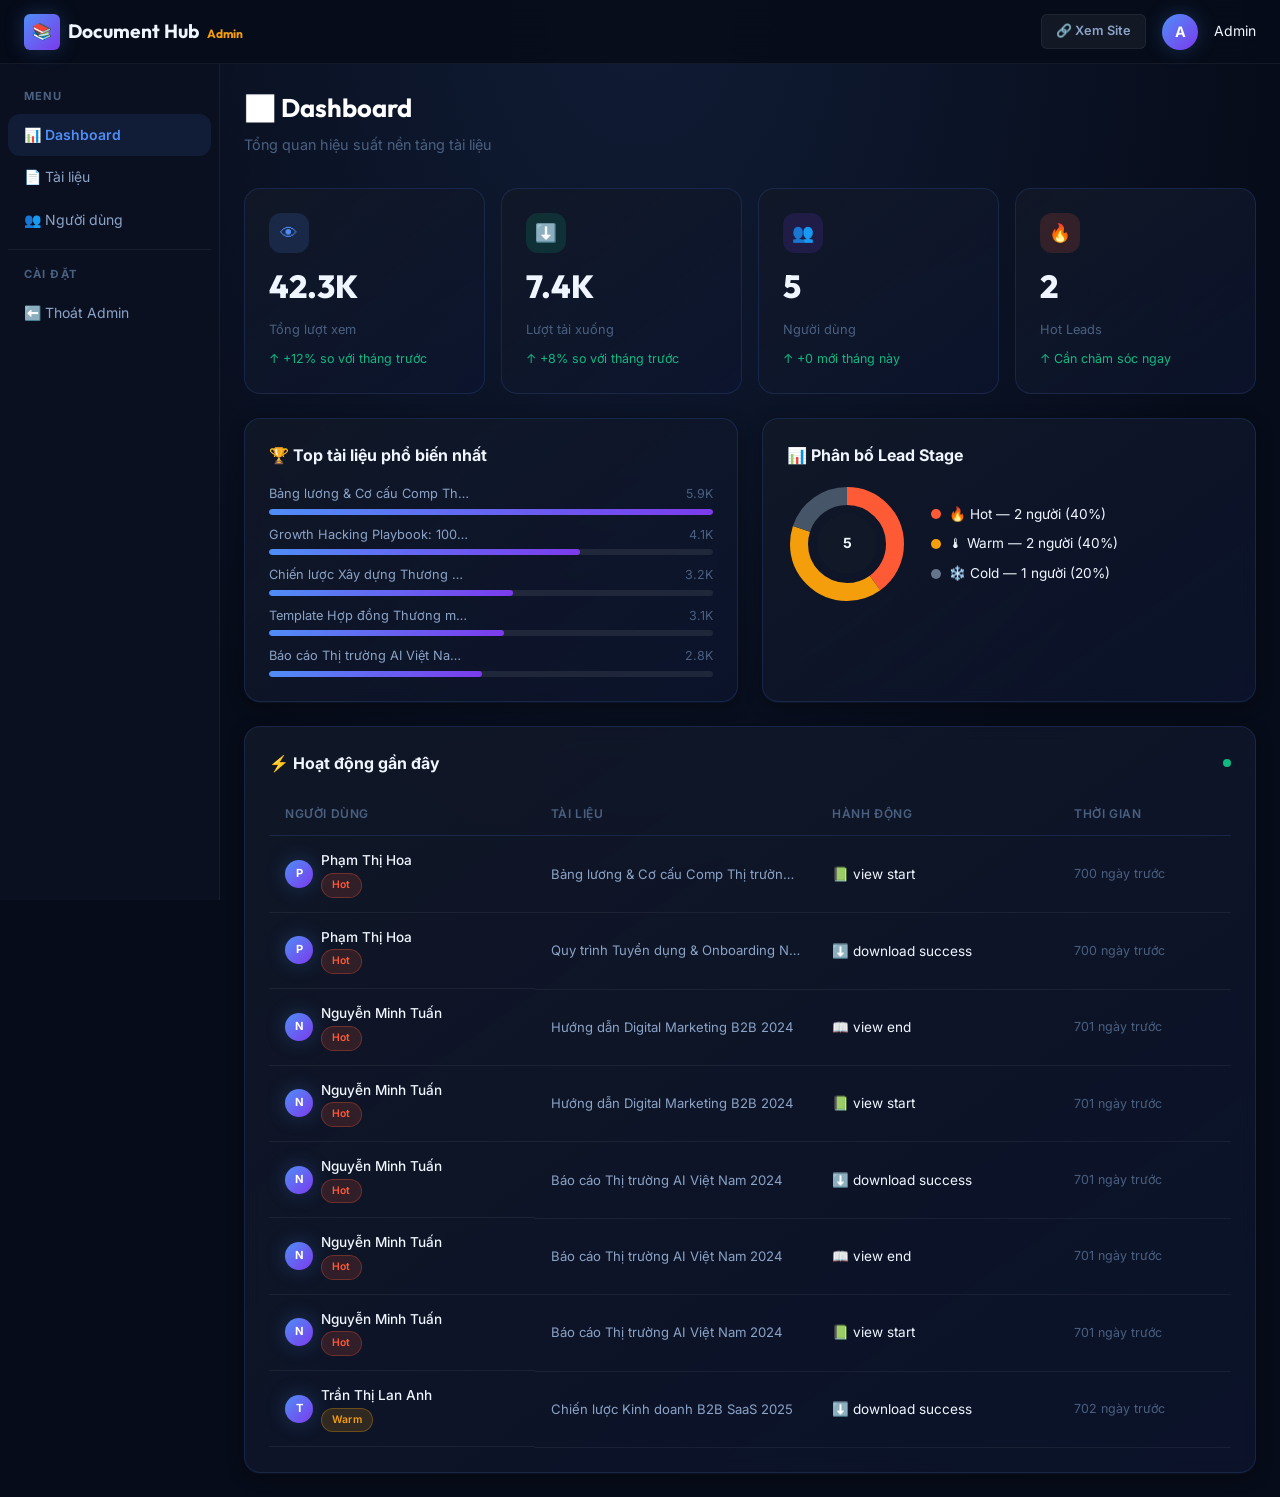
==== admin/index.html @ 8bfda025 "feat: Smart Document Hub Sprint 1 - Full frontend build - Library page with search + multi-filter si" ====
<!DOCTYPE html>
<html lang="vi">

<head>
    <meta charset="UTF-8">
    <meta name="viewport" content="width=device-width,initial-scale=1">
    <title>Document Hub — Admin Dashboard</title>
    <link rel="stylesheet" href="../css/index.css">
</head>

<body>
    <header class="header">
        <a href="../index.html" class="logo">
            <div class="logo-icon">📚</div><span>Document Hub <span
                    style="font-size:0.75rem;color:var(--color-warning);margin-left:4px">Admin</span></span>
        </a>
        <div class="header-spacer"></div>
        <div class="header-nav">
            <a href="../index.html" class="btn btn-ghost btn-sm" target="_blank">🔗 Xem Site</a>
            <div class="avatar avatar-sm" style="background:var(--grad-primary)">A</div>
            <span style="font-size:0.875rem">Admin</span>
        </div>
    </header>
    <div class="admin-layout">
        <nav class="admin-sidebar">
            <div class="admin-nav-label">Menu</div>
            <a href="index.html" class="admin-nav-item active">📊 Dashboard</a>
            <a href="documents.html" class="admin-nav-item">📄 Tài liệu</a>
            <a href="users.html" class="admin-nav-item">👥 Người dùng</a>
            <div class="admin-nav-divider"></div>
            <div class="admin-nav-label">Cài đặt</div>
            <a href="../index.html" class="admin-nav-item">⬅️ Thoát Admin</a>
        </nav>
        <main class="admin-content" id="mainContent">
            <div style="text-align:center;padding:80px">
                <div class="spinner" style="width:40px;height:40px;margin:0 auto 16px"></div>
            </div>
        </main>
    </div>
    <div id="toastContainer" class="toast-container"></div>
    <script src="../js/data.js"></script>
    <script src="../js/auth.js"></script>
    <script src="../js/tracker.js"></script>
    <script src="../js/app.js"></script>
    <script>
        document.addEventListener('DOMContentLoaded', () => { initData(); renderDashboard(); });

        function renderDashboard() {
            const docs = getAllDocuments();
            const users = getAllUsers();
            const events = JSON.parse(localStorage.getItem('dh_events') || '[]');
            const totalViews = docs.reduce((s, d) => s + d.view_count, 0);
            const totalDls = docs.reduce((s, d) => s + d.download_count, 0);
            const hotLeads = users.filter(u => u.lead_stage === 'Hot').length;
            const warmLeads = users.filter(u => u.lead_stage === 'Warm').length;
            const coldLeads = users.filter(u => u.lead_stage === 'Cold').length;
            const topDocs = [...docs].sort((a, b) => b.view_count - a.view_count).slice(0, 5);
            const maxViews = topDocs[0]?.view_count || 1;
            const recentEvts = events.filter(e => e.user_id && e.event_type !== 'doc_heartbeat').sort((a, b) => new Date(b.created_at) - new Date(a.created_at)).slice(0, 8);
            const EVENT_ICONS = { doc_view_end: '📖', doc_download_success: '⬇️', doc_preview_start: '👀', doc_detail_view: '👁', doc_view_start: '📗' };

            document.getElementById('mainContent').innerHTML = `
    <div style="margin-bottom:28px">
      <h1 class="page-title">📊 Dashboard</h1>
      <p class="page-sub">Tổng quan hiệu suất nền tảng tài liệu</p>
    </div>

    <!-- KPI -->
    <div class="kpi-grid mb-lg">
      <div class="kpi-card">
        <div class="kpi-icon" style="background:rgba(79,142,247,0.15);color:#4F8EF7">👁</div>
        <div class="kpi-value">${formatNum(totalViews)}</div>
        <div class="kpi-label">Tổng lượt xem</div>
        <div class="kpi-trend up">↑ +12% so với tháng trước</div>
      </div>
      <div class="kpi-card">
        <div class="kpi-icon" style="background:rgba(16,185,129,0.15);color:#10b981">⬇️</div>
        <div class="kpi-value">${formatNum(totalDls)}</div>
        <div class="kpi-label">Lượt tải xuống</div>
        <div class="kpi-trend up">↑ +8% so với tháng trước</div>
      </div>
      <div class="kpi-card">
        <div class="kpi-icon" style="background:rgba(124,58,237,0.15);color:#9d69ff">👥</div>
        <div class="kpi-value">${users.length}</div>
        <div class="kpi-label">Người dùng</div>
        <div class="kpi-trend up">↑ +${Math.floor(users.length * 0.15)} mới tháng này</div>
      </div>
      <div class="kpi-card">
        <div class="kpi-icon" style="background:rgba(255,90,54,0.15);color:#ff5a36">🔥</div>
        <div class="kpi-value">${hotLeads}</div>
        <div class="kpi-label">Hot Leads</div>
        <div class="kpi-trend up">↑ Cần chăm sóc ngay</div>
      </div>
    </div>

    <div style="display:grid;grid-template-columns:1fr 1fr;gap:24px;margin-bottom:24px" class="charts-grid">
      <!-- Bar Chart -->
      <div class="card">
        <div class="section-title">🏆 Top tài liệu phổ biến nhất</div>
        <div class="mini-bar-container mt-md">
          ${topDocs.map(d => `
          <div class="mini-bar-item">
            <div class="mini-bar-header">
              <span style="font-size:0.8rem;color:var(--text-secondary);flex:1;white-space:nowrap;overflow:hidden;text-overflow:ellipsis;max-width:200px" title="${d.title}">${d.title}</span>
              <span style="font-size:0.78rem;color:var(--text-muted);flex-shrink:0;margin-left:8px">${formatNum(d.view_count)}</span>
            </div>
            <div class="mini-bar-track"><div class="mini-bar-fill" style="width:${Math.round(d.view_count / maxViews * 100)}%"></div></div>
          </div>`).join('')}
        </div>
      </div>

      <!-- Donut Chart -->
      <div class="card">
        <div class="section-title">📊 Phân bố Lead Stage</div>
        <div class="donut-chart-wrapper mt-md">
          <svg width="120" height="120" viewBox="0 0 120 120">
            ${buildDonut(hotLeads, warmLeads, coldLeads)}
          </svg>
          <div class="donut-legend">
            <div class="legend-item"><div class="legend-dot" style="background:#ff5a36"></div><span>🔥 Hot — ${hotLeads} người (${pct(hotLeads, users.length)}%)</span></div>
            <div class="legend-item"><div class="legend-dot" style="background:#f59e0b"></div><span>🌡 Warm — ${warmLeads} người (${pct(warmLeads, users.length)}%)</span></div>
            <div class="legend-item"><div class="legend-dot" style="background:#64748b"></div><span>❄️ Cold — ${coldLeads} người (${pct(coldLeads, users.length)}%)</span></div>
          </div>
        </div>
      </div>
    </div>

    <!-- Recent Activity -->
    <div class="card">
      <div style="display:flex;justify-content:space-between;align-items:center;margin-bottom:16px">
        <div class="section-title" style="margin:0">⚡ Hoạt động gần đây</div>
        <div class="live-dot"></div>
      </div>
      <table class="data-table">
        <thead><tr><th>Người dùng</th><th>Tài liệu</th><th>Hành động</th><th>Thời gian</th></tr></thead>
        <tbody>
          ${recentEvts.map(e => {
                const user = getAllUsers().find(u => u.user_id === e.user_id) || { name: '—', lead_stage: 'Cold' };
                const doc = getDocument(e.doc_id) || { title: 'Unknown' };
                const icon = EVENT_ICONS[e.event_type] || '📌';
                const stageCls = { Hot: 'badge-hot', Warm: 'badge-warm', Cold: 'badge-cold' }[user.lead_stage] || 'badge-muted';
                return `<tr>
              <td style="display:flex;align-items:center;gap:8px">
                <div class="avatar avatar-xs">${user.name.charAt(0)}</div>
                <div><div style="font-size:0.85rem;font-weight:500">${user.name}</div><span class="badge ${stageCls}" style="font-size:0.65rem">${user.lead_stage}</span></div>
              </td>
              <td style="font-size:0.82rem;color:var(--text-secondary);max-width:200px;white-space:nowrap;overflow:hidden;text-overflow:ellipsis">${doc.title}</td>
              <td><span style="font-size:0.85rem">${icon} ${(e.event_type || '').replace(/doc_/, '').replace(/_/g, ' ')}</span></td>
              <td style="font-size:0.78rem;color:var(--text-muted);white-space:nowrap">${timeAgo(e.created_at)}</td>
            </tr>`;
            }).join('')}
        </tbody>
      </table>
    </div>

    <style>@media(max-width:900px){.charts-grid{grid-template-columns:1fr !important}}</style>
  `;
        }

        function pct(val, total) { return total > 0 ? Math.round(val / total * 100) : 0; }
        function buildDonut(hot, warm, cold) {
            const total = hot + warm + cold || 1; const r = 48, cx = 60, cy = 60; let off = 0;
            const segs = [[hot, '#ff5a36'], [warm, '#f59e0b'], [cold, '#475569']];
            const circumference = 2 * Math.PI * r;
            return segs.map(([val, color]) => {
                const pctVal = val / total; const dashArr = pctVal * circumference; const dashOff = -off * circumference;
                off += pctVal;
                return `<circle cx="${cx}" cy="${cy}" r="${r}" fill="transparent" stroke="${color}" stroke-width="18" stroke-dasharray="${dashArr} ${circumference - dashArr}" stroke-dashoffset="${-(off - pctVal) * circumference}" transform="rotate(-90 ${cx} ${cy})" />`;
            }).join('') + `<circle cx="${cx}" cy="${cy}" r="30" fill="var(--bg-card)" /><text x="${cx}" y="${cy}" text-anchor="middle" dominant-baseline="middle" fill="var(--text-primary)" font-size="14" font-weight="bold">${total}</text>`;
        }
    </script>
</body>

</html>
---- css/index.css ----
@import url('https://fonts.googleapis.com/css2?family=Inter:wght@300;400;500;600;700;800&family=Outfit:wght@400;500;600;700;800&display=swap');

/* ═══════════════════════════════════════
   DESIGN TOKENS
═══════════════════════════════════════ */
:root {
  /* Colors */
  --bg-primary:    #070c1a;
  --bg-secondary:  #0d1530;
  --bg-card:       #111827;
  --bg-card-hover: #162035;
  --bg-sidebar:    #0a1020;
  --bg-modal:      #0e1628;

  --border:        rgba(79, 142, 247, 0.15);
  --border-hover:  rgba(79, 142, 247, 0.4);
  --border-glass:  rgba(255,255,255,0.06);

  --color-primary:      #4F8EF7;
  --color-primary-dark: #3a71d8;
  --color-accent:       #7C3AED;
  --color-accent-light: #9d69ff;
  --color-success:      #10b981;
  --color-warning:      #f59e0b;
  --color-danger:       #ef4444;
  --color-hot:          #ff5a36;
  --color-warm:         #f59e0b;
  --color-cold:         #64748b;

  --text-primary:   #f0f6ff;
  --text-secondary: #8ba3c7;
  --text-muted:     #4a6080;

  /* Gradients */
  --grad-primary: linear-gradient(135deg, #4F8EF7 0%, #7C3AED 100%);
  --grad-card:    linear-gradient(145deg, rgba(17,24,39,0.9) 0%, rgba(13,21,48,0.7) 100%);
  --grad-glow:    radial-gradient(ellipse at top, rgba(79,142,247,0.12) 0%, transparent 70%);

  /* Spacing */
  --space-xs: 4px; --space-sm: 8px; --space-md: 16px;
  --space-lg: 24px; --space-xl: 32px; --space-2xl: 48px;

  /* Border Radius */
  --radius-sm: 6px; --radius-md: 12px; --radius-lg: 16px; --radius-xl: 24px;

  /* Shadows */
  --shadow-sm:   0 2px 8px rgba(0,0,0,0.4);
  --shadow-md:   0 4px 20px rgba(0,0,0,0.5);
  --shadow-lg:   0 8px 40px rgba(0,0,0,0.6);
  --shadow-glow: 0 0 20px rgba(79,142,247,0.25);
  --shadow-card: 0 1px 1px rgba(79,142,247,0.08), 0 4px 16px rgba(0,0,0,0.4);

  /* Transitions */
  --transition: 0.2s ease;
  --transition-slow: 0.4s ease;

  /* Sidebar width */
  --sidebar-width: 260px;
  --header-height: 64px;
}

/* ═══════════════════════════════════════
   RESET & BASE
═══════════════════════════════════════ */
*, *::before, *::after { box-sizing: border-box; margin: 0; padding: 0; }
html { scroll-behavior: smooth; }
body {
  font-family: 'Inter', sans-serif;
  background: var(--bg-primary);
  color: var(--text-primary);
  min-height: 100vh;
  line-height: 1.6;
  background-image: var(--grad-glow);
  background-attachment: fixed;
}
a { color: var(--color-primary); text-decoration: none; transition: color var(--transition); }
a:hover { color: var(--color-accent-light); }
img { max-width: 100%; display: block; }
button { cursor: pointer; font-family: 'Inter', sans-serif; }
input, textarea, select { font-family: 'Inter', sans-serif; }

/* ═══════════════════════════════════════
   SCROLLBAR
═══════════════════════════════════════ */
::-webkit-scrollbar { width: 6px; height: 6px; }
::-webkit-scrollbar-track { background: var(--bg-secondary); }
::-webkit-scrollbar-thumb { background: rgba(79,142,247,0.3); border-radius: 3px; }
::-webkit-scrollbar-thumb:hover { background: rgba(79,142,247,0.6); }

/* ═══════════════════════════════════════
   HEADER
═══════════════════════════════════════ */
.header {
  position: fixed; top: 0; left: 0; right: 0; z-index: 100;
  height: var(--header-height);
  background: rgba(7,12,26,0.92);
  backdrop-filter: blur(20px);
  border-bottom: 1px solid var(--border-glass);
  display: flex; align-items: center;
  padding: 0 var(--space-lg);
  gap: var(--space-lg);
}
.logo {
  display: flex; align-items: center; gap: var(--space-sm);
  font-family: 'Outfit', sans-serif;
  font-size: 1.2rem; font-weight: 700;
  color: var(--text-primary);
  white-space: nowrap;
}
.logo-icon {
  width: 36px; height: 36px; border-radius: var(--radius-sm);
  background: var(--grad-primary);
  display: flex; align-items: center; justify-content: center;
  font-size: 1rem;
  box-shadow: var(--shadow-glow);
}
.header-spacer { flex: 1; }
.header-nav { display: flex; align-items: center; gap: var(--space-md); }

/* ═══════════════════════════════════════
   LAYOUT
═══════════════════════════════════════ */
.app-layout {
  display: flex;
  padding-top: var(--header-height);
  min-height: 100vh;
}
.sidebar {
  width: var(--sidebar-width);
  flex-shrink: 0;
  background: var(--bg-sidebar);
  border-right: 1px solid var(--border-glass);
  padding: var(--space-lg) var(--space-md);
  position: fixed;
  top: var(--header-height);
  left: 0; bottom: 0;
  overflow-y: auto;
}
.main-content {
  flex: 1;
  margin-left: var(--sidebar-width);
  padding: var(--space-lg);
  max-width: 1400px;
}
.full-content { padding: var(--space-lg) var(--space-xl); max-width: 1400px; margin: 0 auto; }

/* ═══════════════════════════════════════
   BUTTONS
═══════════════════════════════════════ */
.btn {
  display: inline-flex; align-items: center; justify-content: center;
  gap: var(--space-sm);
  padding: 10px 20px; border-radius: var(--radius-md);
  font-size: 0.875rem; font-weight: 600;
  border: none; transition: all var(--transition);
  cursor: pointer; white-space: nowrap;
}
.btn:disabled { opacity: 0.5; cursor: not-allowed; }
.btn-primary {
  background: var(--grad-primary);
  color: #fff;
  box-shadow: 0 4px 15px rgba(79,142,247,0.3);
}
.btn-primary:hover:not(:disabled) {
  transform: translateY(-1px);
  box-shadow: 0 6px 25px rgba(79,142,247,0.45);
}
.btn-accent {
  background: linear-gradient(135deg, #7C3AED, #9d69ff);
  color: #fff;
  box-shadow: 0 4px 15px rgba(124,58,237,0.3);
}
.btn-accent:hover:not(:disabled) {
  transform: translateY(-1px);
  box-shadow: 0 6px 25px rgba(124,58,237,0.45);
}
.btn-outline {
  background: transparent;
  border: 1.5px solid var(--border-hover);
  color: var(--color-primary);
}
.btn-outline:hover:not(:disabled) {
  background: rgba(79,142,247,0.1);
  border-color: var(--color-primary);
}
.btn-ghost {
  background: rgba(255,255,255,0.05);
  color: var(--text-secondary);
  border: 1px solid var(--border-glass);
}
.btn-ghost:hover { background: rgba(255,255,255,0.1); color: var(--text-primary); }
.btn-danger { background: var(--color-danger); color: #fff; }
.btn-success { background: var(--color-success); color: #fff; }
.btn-sm { padding: 6px 14px; font-size: 0.8rem; border-radius: var(--radius-sm); }
.btn-lg { padding: 14px 28px; font-size: 1rem; border-radius: var(--radius-lg); }
.btn-icon { padding: 8px; border-radius: var(--radius-sm); }

/* ═══════════════════════════════════════
   CARDS
═══════════════════════════════════════ */
.card {
  background: var(--grad-card);
  border: 1px solid var(--border);
  border-radius: var(--radius-lg);
  padding: var(--space-lg);
  box-shadow: var(--shadow-card);
  transition: all var(--transition);
  backdrop-filter: blur(8px);
}
.card:hover { border-color: var(--border-hover); box-shadow: var(--shadow-glow), var(--shadow-md); transform: translateY(-2px); }

/* Document Card */
.doc-card {
  background: var(--grad-card);
  border: 1px solid var(--border);
  border-radius: var(--radius-lg);
  overflow: hidden;
  transition: all var(--transition);
  display: flex; flex-direction: column;
  cursor: pointer;
  box-shadow: var(--shadow-card);
}
.doc-card:hover { border-color: var(--border-hover); transform: translateY(-3px); box-shadow: var(--shadow-glow), var(--shadow-lg); }
.doc-card-thumb {
  height: 120px;
  background: linear-gradient(135deg, rgba(79,142,247,0.1), rgba(124,58,237,0.1));
  display: flex; align-items: center; justify-content: center;
  font-size: 2.5rem; position: relative;
  border-bottom: 1px solid var(--border-glass);
}
.doc-card-body { padding: var(--space-md); flex: 1; display: flex; flex-direction: column; gap: var(--space-sm); }
.doc-card-title { font-size: 0.95rem; font-weight: 600; line-height: 1.4; color: var(--text-primary); }
.doc-card-meta { display: flex; flex-wrap: wrap; gap: var(--space-xs); margin-top: auto; }
.doc-card-footer { padding: var(--space-sm) var(--space-md); border-top: 1px solid var(--border-glass); display: flex; gap: var(--space-sm); align-items: center; }
.doc-stats { display: flex; gap: var(--space-md); font-size: 0.78rem; color: var(--text-muted); }
.doc-stats span { display: flex; align-items: center; gap: 4px; }

/* ═══════════════════════════════════════
   BADGES
═══════════════════════════════════════ */
.badge {
  display: inline-flex; align-items: center; gap: 4px;
  padding: 3px 10px; border-radius: 999px;
  font-size: 0.72rem; font-weight: 600; letter-spacing: 0.02em;
  white-space: nowrap;
}
.badge-primary { background: rgba(79,142,247,0.15); color: #4F8EF7; border: 1px solid rgba(79,142,247,0.3); }
.badge-accent  { background: rgba(124,58,237,0.15); color: #9d69ff; border: 1px solid rgba(124,58,237,0.3); }
.badge-success { background: rgba(16,185,129,0.15); color: #10b981; border: 1px solid rgba(16,185,129,0.3); }
.badge-warning { background: rgba(245,158,11,0.15); color: #f59e0b; border: 1px solid rgba(245,158,11,0.3); }
.badge-danger  { background: rgba(239,68,68,0.15);  color: #ef4444; border: 1px solid rgba(239,68,68,0.3); }
.badge-muted   { background: rgba(100,116,139,0.15); color: #94a3b8; border: 1px solid rgba(100,116,139,0.2); }
.badge-hot     { background: rgba(255,90,54,0.15);  color: #ff5a36; border: 1px solid rgba(255,90,54,0.3); }
.badge-warm    { background: rgba(245,158,11,0.15); color: #f59e0b; border: 1px solid rgba(245,158,11,0.3); }
.badge-cold    { background: rgba(100,116,139,0.15); color: #94a3b8; border: 1px solid rgba(100,116,139,0.2); }

/* Access mode */
.access-download { background: rgba(16,185,129,0.15); color: #10b981; border: 1px solid rgba(16,185,129,0.3); }
.access-view     { background: rgba(79,142,247,0.15); color: #4F8EF7; border: 1px solid rgba(79,142,247,0.3); }
.access-demo     { background: rgba(245,158,11,0.15); color: #f59e0b; border: 1px solid rgba(245,158,11,0.3); }

/* ═══════════════════════════════════════
   FORM ELEMENTS
═══════════════════════════════════════ */
.form-group { display: flex; flex-direction: column; gap: var(--space-xs); }
.form-label { font-size: 0.85rem; font-weight: 500; color: var(--text-secondary); }
.form-input, .form-select, .form-textarea {
  background: rgba(255,255,255,0.04);
  border: 1.5px solid var(--border);
  border-radius: var(--radius-md);
  padding: 10px 14px;
  color: var(--text-primary);
  font-size: 0.9rem;
  transition: all var(--transition);
  width: 100%;
  outline: none;
}
.form-input:focus, .form-select:focus, .form-textarea:focus {
  border-color: var(--color-primary);
  background: rgba(79,142,247,0.06);
  box-shadow: 0 0 0 3px rgba(79,142,247,0.12);
}
.form-input::placeholder { color: var(--text-muted); }
.form-select { appearance: none; cursor: pointer; }
.form-textarea { resize: vertical; min-height: 100px; }
.form-row { display: grid; grid-template-columns: 1fr 1fr; gap: var(--space-md); }
@media (max-width: 640px) { .form-row { grid-template-columns: 1fr; } }

/* Search bar */
.search-wrapper {
  position: relative; flex: 1; max-width: 600px;
}
.search-input {
  width: 100%;
  background: rgba(255,255,255,0.05);
  border: 1.5px solid var(--border);
  border-radius: var(--radius-xl);
  padding: 12px 48px 12px 48px;
  color: var(--text-primary);
  font-size: 0.95rem;
  transition: all var(--transition);
  outline: none;
}
.search-input:focus { border-color: var(--color-primary); background: rgba(79,142,247,0.06); box-shadow: var(--shadow-glow); }
.search-icon { position: absolute; left: 16px; top: 50%; transform: translateY(-50%); color: var(--text-muted); font-size: 1rem; pointer-events: none; }
.search-clear { position: absolute; right: 16px; top: 50%; transform: translateY(-50%); color: var(--text-muted); cursor: pointer; display: none; }
.search-clear.visible { display: block; }

/* Toggle / Checkbox */
.toggle { position: relative; width: 44px; height: 24px; cursor: pointer; }
.toggle input { opacity: 0; width: 0; height: 0; }
.toggle-slider {
  position: absolute; inset: 0;
  background: rgba(255,255,255,0.1);
  border-radius: 12px; transition: all var(--transition);
}
.toggle-slider::before {
  content: ''; position: absolute;
  width: 18px; height: 18px;
  left: 3px; top: 3px;
  background: var(--text-secondary);
  border-radius: 50%; transition: all var(--transition);
}
.toggle input:checked + .toggle-slider { background: var(--grad-primary); }
.toggle input:checked + .toggle-slider::before { transform: translateX(20px); background: #fff; }

/* ═══════════════════════════════════════
   SIDEBAR FILTER
═══════════════════════════════════════ */
.filter-section { margin-bottom: var(--space-lg); }
.filter-title {
  font-size: 0.78rem; font-weight: 700; letter-spacing: 0.08em;
  text-transform: uppercase; color: var(--text-muted);
  margin-bottom: var(--space-sm);
  display: flex; align-items: center; justify-content: space-between;
  cursor: pointer; padding: var(--space-xs) 0;
}
.filter-title::after { content: '▾'; transition: transform var(--transition); }
.filter-title.collapsed::after { transform: rotate(-90deg); }
.filter-options { display: flex; flex-direction: column; gap: 4px; }
.filter-option {
  display: flex; align-items: center; gap: var(--space-sm);
  padding: 6px 10px; border-radius: var(--radius-sm);
  cursor: pointer; font-size: 0.875rem; color: var(--text-secondary);
  transition: all var(--transition);
}
.filter-option:hover, .filter-option.active {
  background: rgba(79,142,247,0.1);
  color: var(--color-primary);
}
.filter-option input[type="checkbox"] { accent-color: var(--color-primary); width: 14px; height: 14px; }
.filter-count { margin-left: auto; font-size: 0.72rem; color: var(--text-muted); background: rgba(255,255,255,0.06); padding: 1px 6px; border-radius: 99px; }

/* ═══════════════════════════════════════
   DOCUMENT GRID
═══════════════════════════════════════ */
.doc-grid {
  display: grid;
  grid-template-columns: repeat(auto-fill, minmax(280px, 1fr));
  gap: var(--space-lg);
}
.doc-grid-header {
  display: flex; align-items: center; justify-content: space-between;
  margin-bottom: var(--space-md);
}
.doc-count { font-size: 0.875rem; color: var(--text-muted); }

/* ═══════════════════════════════════════
   MODAL
═══════════════════════════════════════ */
.modal-overlay {
  position: fixed; inset: 0; z-index: 1000;
  background: rgba(0,0,0,0.7);
  backdrop-filter: blur(8px);
  display: flex; align-items: center; justify-content: center;
  padding: var(--space-md);
  opacity: 0; pointer-events: none;
  transition: opacity var(--transition-slow);
}
.modal-overlay.active { opacity: 1; pointer-events: all; }
.modal {
  background: var(--bg-modal);
  border: 1px solid var(--border);
  border-radius: var(--radius-xl);
  padding: var(--space-xl);
  width: 100%; max-width: 480px;
  box-shadow: var(--shadow-lg);
  transform: scale(0.95) translateY(20px);
  transition: transform var(--transition-slow);
  position: relative;
}
.modal-overlay.active .modal { transform: scale(1) translateY(0); }
.modal-close {
  position: absolute; top: var(--space-md); right: var(--space-md);
  width: 32px; height: 32px; border-radius: 50%;
  background: rgba(255,255,255,0.08); border: none;
  color: var(--text-secondary); font-size: 1rem; cursor: pointer;
  display: flex; align-items: center; justify-content: center;
  transition: all var(--transition);
}
.modal-close:hover { background: rgba(239,68,68,0.2); color: var(--color-danger); }
.modal-title { font-size: 1.25rem; font-weight: 700; font-family: 'Outfit', sans-serif; margin-bottom: var(--space-sm); }
.modal-sub { font-size: 0.875rem; color: var(--text-secondary); margin-bottom: var(--space-lg); }

/* OTP Input */
.otp-input-group { display: flex; gap: var(--space-sm); justify-content: center; margin: var(--space-lg) 0; }
.otp-input {
  width: 52px; height: 58px; text-align: center;
  font-size: 1.5rem; font-weight: 700;
  background: rgba(255,255,255,0.05);
  border: 2px solid var(--border);
  border-radius: var(--radius-md);
  color: var(--text-primary);
  outline: none; transition: all var(--transition);
}
.otp-input:focus { border-color: var(--color-primary); box-shadow: 0 0 0 3px rgba(79,142,247,0.2); }
.otp-input.filled { border-color: var(--color-primary); background: rgba(79,142,247,0.08); }

/* ═══════════════════════════════════════
   TOAST NOTIFICATIONS
═══════════════════════════════════════ */
.toast-container { position: fixed; bottom: 24px; right: 24px; z-index: 9999; display: flex; flex-direction: column; gap: var(--space-sm); }
.toast {
  background: var(--bg-card);
  border: 1px solid var(--border);
  border-radius: var(--radius-md);
  padding: 14px 18px 14px 16px;
  display: flex; align-items: flex-start; gap: var(--space-sm);
  min-width: 280px; max-width: 380px;
  box-shadow: var(--shadow-lg);
  animation: slideIn 0.3s ease forwards;
}
.toast.success { border-left: 3px solid var(--color-success); }
.toast.error   { border-left: 3px solid var(--color-danger); }
.toast.info    { border-left: 3px solid var(--color-primary); }
.toast.warning { border-left: 3px solid var(--color-warning); }
.toast-icon { font-size: 1rem; flex-shrink: 0; }
.toast-title { font-size: 0.875rem; font-weight: 600; }
.toast-msg { font-size: 0.8rem; color: var(--text-secondary); margin-top: 2px; }
@keyframes slideIn { from { opacity: 0; transform: translateX(20px); } to { opacity: 1; transform: translateX(0); } }
@keyframes slideOut { from { opacity: 1; transform: translateX(0); } to { opacity: 0; transform: translateX(20px); } }

/* ═══════════════════════════════════════
   VIEWER
═══════════════════════════════════════ */
.viewer-wrapper {
  background: var(--bg-secondary);
  border-radius: var(--radius-lg);
  overflow: hidden;
  border: 1px solid var(--border);
}
.viewer-toolbar {
  background: var(--bg-card);
  border-bottom: 1px solid var(--border-glass);
  padding: 10px var(--space-md);
  display: flex; align-items: center; gap: var(--space-sm);
}
.doc-pages { display: flex; flex-direction: column; gap: var(--space-md); padding: var(--space-lg); }
.doc-page {
  background: #fff; color: #111;
  border-radius: var(--radius-sm);
  padding: var(--space-2xl);
  min-height: 400px;
  box-shadow: var(--shadow-md);
  position: relative;
  line-height: 1.8;
}
.doc-page.blurred { filter: blur(8px); pointer-events: none; user-select: none; }
.paywall-overlay {
  position: absolute; inset: 0;
  background: linear-gradient(to bottom, transparent 0%, rgba(7,12,26,0.95) 60%, var(--bg-primary) 100%);
  display: flex; align-items: flex-end; justify-content: center;
  padding-bottom: var(--space-2xl);
}
.paywall-card {
  background: var(--bg-card); border: 1px solid var(--border);
  border-radius: var(--radius-xl); padding: var(--space-xl) var(--space-2xl);
  text-align: center; max-width: 420px;
  box-shadow: var(--shadow-lg);
}

/* ═══════════════════════════════════════
   ADMIN LAYOUT
═══════════════════════════════════════ */
.admin-layout { display: flex; min-height: 100vh; padding-top: var(--header-height); }
.admin-sidebar {
  width: 220px; flex-shrink: 0;
  background: var(--bg-sidebar);
  border-right: 1px solid var(--border-glass);
  padding: var(--space-md) var(--space-sm);
  position: fixed; top: var(--header-height); left: 0; bottom: 0;
  overflow-y: auto;
}
.admin-content { margin-left: 220px; flex: 1; padding: var(--space-lg); }
.admin-nav { display: flex; flex-direction: column; gap: 4px; }
.admin-nav-item {
  display: flex; align-items: center; gap: var(--space-sm);
  padding: 10px var(--space-md); border-radius: var(--radius-md);
  font-size: 0.875rem; color: var(--text-secondary);
  cursor: pointer; transition: all var(--transition);
  text-decoration: none;
}
.admin-nav-item:hover, .admin-nav-item.active {
  background: rgba(79,142,247,0.1); color: var(--color-primary);
}
.admin-nav-item.active { font-weight: 600; }
.admin-nav-divider { height: 1px; background: var(--border-glass); margin: var(--space-sm) 0; }
.admin-nav-label { font-size: 0.7rem; font-weight: 700; letter-spacing: 0.1em; text-transform: uppercase; color: var(--text-muted); padding: var(--space-sm) var(--space-md); }

/* KPI Cards */
.kpi-grid { display: grid; grid-template-columns: repeat(auto-fill, minmax(200px, 1fr)); gap: var(--space-md); }
.kpi-card {
  background: var(--grad-card); border: 1px solid var(--border);
  border-radius: var(--radius-lg); padding: var(--space-lg);
  display: flex; flex-direction: column; gap: var(--space-sm);
  transition: all var(--transition);
}
.kpi-card:hover { transform: translateY(-2px); box-shadow: var(--shadow-glow); }
.kpi-icon { width: 40px; height: 40px; border-radius: var(--radius-md); display: flex; align-items: center; justify-content: center; font-size: 1.1rem; }
.kpi-value { font-size: 2rem; font-weight: 800; font-family: 'Outfit', sans-serif; }
.kpi-label { font-size: 0.8rem; color: var(--text-muted); }
.kpi-trend { font-size: 0.78rem; display: flex; align-items: center; gap: 4px; }
.kpi-trend.up { color: var(--color-success); }
.kpi-trend.down { color: var(--color-danger); }

/* Table */
.data-table { width: 100%; border-collapse: collapse; }
.data-table th {
  text-align: left; padding: 12px var(--space-md);
  font-size: 0.75rem; font-weight: 600; letter-spacing: 0.05em;
  text-transform: uppercase; color: var(--text-muted);
  border-bottom: 1px solid var(--border);
}
.data-table td {
  padding: 14px var(--space-md); font-size: 0.875rem;
  border-bottom: 1px solid var(--border-glass);
  vertical-align: middle;
}
.data-table tr:hover td { background: rgba(79,142,247,0.04); }
.data-table .actions { display: flex; gap: var(--space-xs); }

/* ═══════════════════════════════════════
   STATS MINI BAR
═══════════════════════════════════════ */
.mini-bar-container { display: flex; flex-direction: column; gap: 10px; }
.mini-bar-item { display: flex; flex-direction: column; gap: 4px; }
.mini-bar-header { display: flex; justify-content: space-between; font-size: 0.8rem; }
.mini-bar-track { height: 6px; background: rgba(255,255,255,0.08); border-radius: 3px; overflow: hidden; }
.mini-bar-fill { height: 100%; border-radius: 3px; background: var(--grad-primary); transition: width 1s ease; }

/* Donut Chart CSS */
.donut-chart-wrapper { display: flex; align-items: center; gap: var(--space-lg); flex-wrap: wrap; }
.donut-legend { display: flex; flex-direction: column; gap: var(--space-sm); }
.legend-item { display: flex; align-items: center; gap: var(--space-sm); font-size: 0.85rem; }
.legend-dot { width: 10px; height: 10px; border-radius: 50%; flex-shrink: 0; }

/* ═══════════════════════════════════════
   PROFILE & ACTIVITY
═══════════════════════════════════════ */
.profile-header {
  display: flex; align-items: center; gap: var(--space-lg);
  padding: var(--space-xl); background: var(--grad-card);
  border: 1px solid var(--border); border-radius: var(--radius-xl);
  margin-bottom: var(--space-lg);
}
.avatar {
  width: 72px; height: 72px; border-radius: 50%;
  background: var(--grad-primary);
  display: flex; align-items: center; justify-content: center;
  font-size: 1.8rem; font-weight: 700; color: #fff;
  flex-shrink: 0; box-shadow: var(--shadow-glow);
}
.avatar-sm { width: 36px; height: 36px; font-size: 0.9rem; }
.avatar-xs { width: 28px; height: 28px; font-size: 0.7rem; }
.score-bar { height: 8px; background: rgba(255,255,255,0.1); border-radius: 4px; overflow: hidden; margin-top: 6px; }
.score-fill { height: 100%; border-radius: 4px; background: var(--grad-primary); transition: width 1s ease; }

.timeline { display: flex; flex-direction: column; gap: 0; }
.timeline-item {
  display: flex; gap: var(--space-md);
  padding: var(--space-md) 0;
  border-bottom: 1px solid var(--border-glass);
  position: relative;
}
.timeline-item:last-child { border-bottom: none; }
.timeline-icon {
  width: 36px; height: 36px; border-radius: 50%; flex-shrink: 0;
  display: flex; align-items: center; justify-content: center;
  font-size: 0.9rem;
}
.timeline-body { flex: 1; }
.timeline-time { font-size: 0.75rem; color: var(--text-muted); }

/* ═══════════════════════════════════════
   BREADCRUMB
═══════════════════════════════════════ */
.breadcrumb { display: flex; align-items: center; gap: var(--space-sm); font-size: 0.85rem; color: var(--text-muted); margin-bottom: var(--space-lg); flex-wrap: wrap; }
.breadcrumb a { color: var(--text-muted); transition: color var(--transition); }
.breadcrumb a:hover { color: var(--color-primary); }
.breadcrumb-sep { color: var(--text-muted); opacity: 0.4; }
.breadcrumb .current { color: var(--text-secondary); }

/* ═══════════════════════════════════════
   EMPTY STATE
═══════════════════════════════════════ */
.empty-state {
  text-align: center; padding: var(--space-2xl) var(--space-lg);
  color: var(--text-muted);
}
.empty-state .empty-icon { font-size: 3rem; margin-bottom: var(--space-md); }
.empty-state h3 { font-size: 1.1rem; color: var(--text-secondary); margin-bottom: var(--space-sm); }

/* ═══════════════════════════════════════
   LOADING SPINNER
═══════════════════════════════════════ */
.spinner {
  width: 20px; height: 20px;
  border: 2px solid rgba(79,142,247,0.2);
  border-top-color: var(--color-primary);
  border-radius: 50%;
  animation: spin 0.7s linear infinite;
  display: inline-block;
}
@keyframes spin { to { transform: rotate(360deg); } }

/* ═══════════════════════════════════════
   PAGE TITLES
═══════════════════════════════════════ */
.page-title {
  font-family: 'Outfit', sans-serif;
  font-size: 1.6rem; font-weight: 700;
  margin-bottom: var(--space-xs);
  background: linear-gradient(135deg, #fff 30%, var(--color-primary));
  -webkit-background-clip: text; -webkit-text-fill-color: transparent;
}
.page-sub { font-size: 0.9rem; color: var(--text-muted); margin-bottom: var(--space-xl); }
.section-title { font-size: 1rem; font-weight: 700; color: var(--text-primary); margin-bottom: var(--space-md); }

/* ═══════════════════════════════════════
   TABS
═══════════════════════════════════════ */
.tabs { display: flex; gap: 0; border-bottom: 1px solid var(--border-glass); margin-bottom: var(--space-lg); }
.tab-item {
  padding: 10px var(--space-lg); cursor: pointer;
  font-size: 0.875rem; font-weight: 500;
  color: var(--text-muted); border-bottom: 2px solid transparent;
  transition: all var(--transition); white-space: nowrap;
}
.tab-item:hover { color: var(--text-secondary); }
.tab-item.active { color: var(--color-primary); border-bottom-color: var(--color-primary); }

/* ═══════════════════════════════════════
   ANIMATIONS
═══════════════════════════════════════ */
@keyframes fadeIn { from { opacity: 0; transform: translateY(12px); } to { opacity: 1; transform: translateY(0); } }
@keyframes pulse { 0%,100% { opacity: 1; } 50% { opacity: 0.5; } }
.animate-in { animation: fadeIn 0.4s ease forwards; }
.pulse { animation: pulse 2s ease-in-out infinite; }

/* Live dot */
.live-dot {
  width: 8px; height: 8px; border-radius: 50%;
  background: var(--color-success);
  animation: pulse 2s ease-in-out infinite;
  display: inline-block;
}

/* ═══════════════════════════════════════
   UTILITIES
═══════════════════════════════════════ */
.flex         { display: flex; }
.flex-col     { display: flex; flex-direction: column; }
.items-center { align-items: center; }
.justify-between { justify-content: space-between; }
.gap-sm { gap: var(--space-sm); }
.gap-md { gap: var(--space-md); }
.gap-lg { gap: var(--space-lg); }
.mb-sm { margin-bottom: var(--space-sm); }
.mb-md { margin-bottom: var(--space-md); }
.mb-lg { margin-bottom: var(--space-lg); }
.mb-xl { margin-bottom: var(--space-xl); }
.mt-md { margin-top: var(--space-md); }
.mt-lg { margin-top: var(--space-lg); }
.text-muted   { color: var(--text-muted); }
.text-sm      { font-size: 0.85rem; }
.text-xs      { font-size: 0.78rem; }
.text-center  { text-align: center; }
.font-bold    { font-weight: 700; }
.w-full       { width: 100%; }
.hidden       { display: none !important; }
.divider      { height: 1px; background: var(--border-glass); margin: var(--space-md) 0; }

/* ═══════════════════════════════════════
   RESPONSIVE
═══════════════════════════════════════ */
@media (max-width: 1024px) {
  .sidebar { display: none; }
  .main-content { margin-left: 0; }
}
@media (max-width: 768px) {
  .header { padding: 0 var(--space-md); }
  .admin-sidebar { display: none; }
  .admin-content { margin-left: 0; }
  .kpi-grid { grid-template-columns: repeat(2, 1fr); }
  .doc-grid { grid-template-columns: 1fr; }
  .form-row { grid-template-columns: 1fr; }
  .profile-header { flex-direction: column; text-align: center; }
}
@media (max-width: 480px) {
  .kpi-grid { grid-template-columns: 1fr; }
  .otp-input { width: 42px; height: 48px; font-size: 1.2rem; }
}
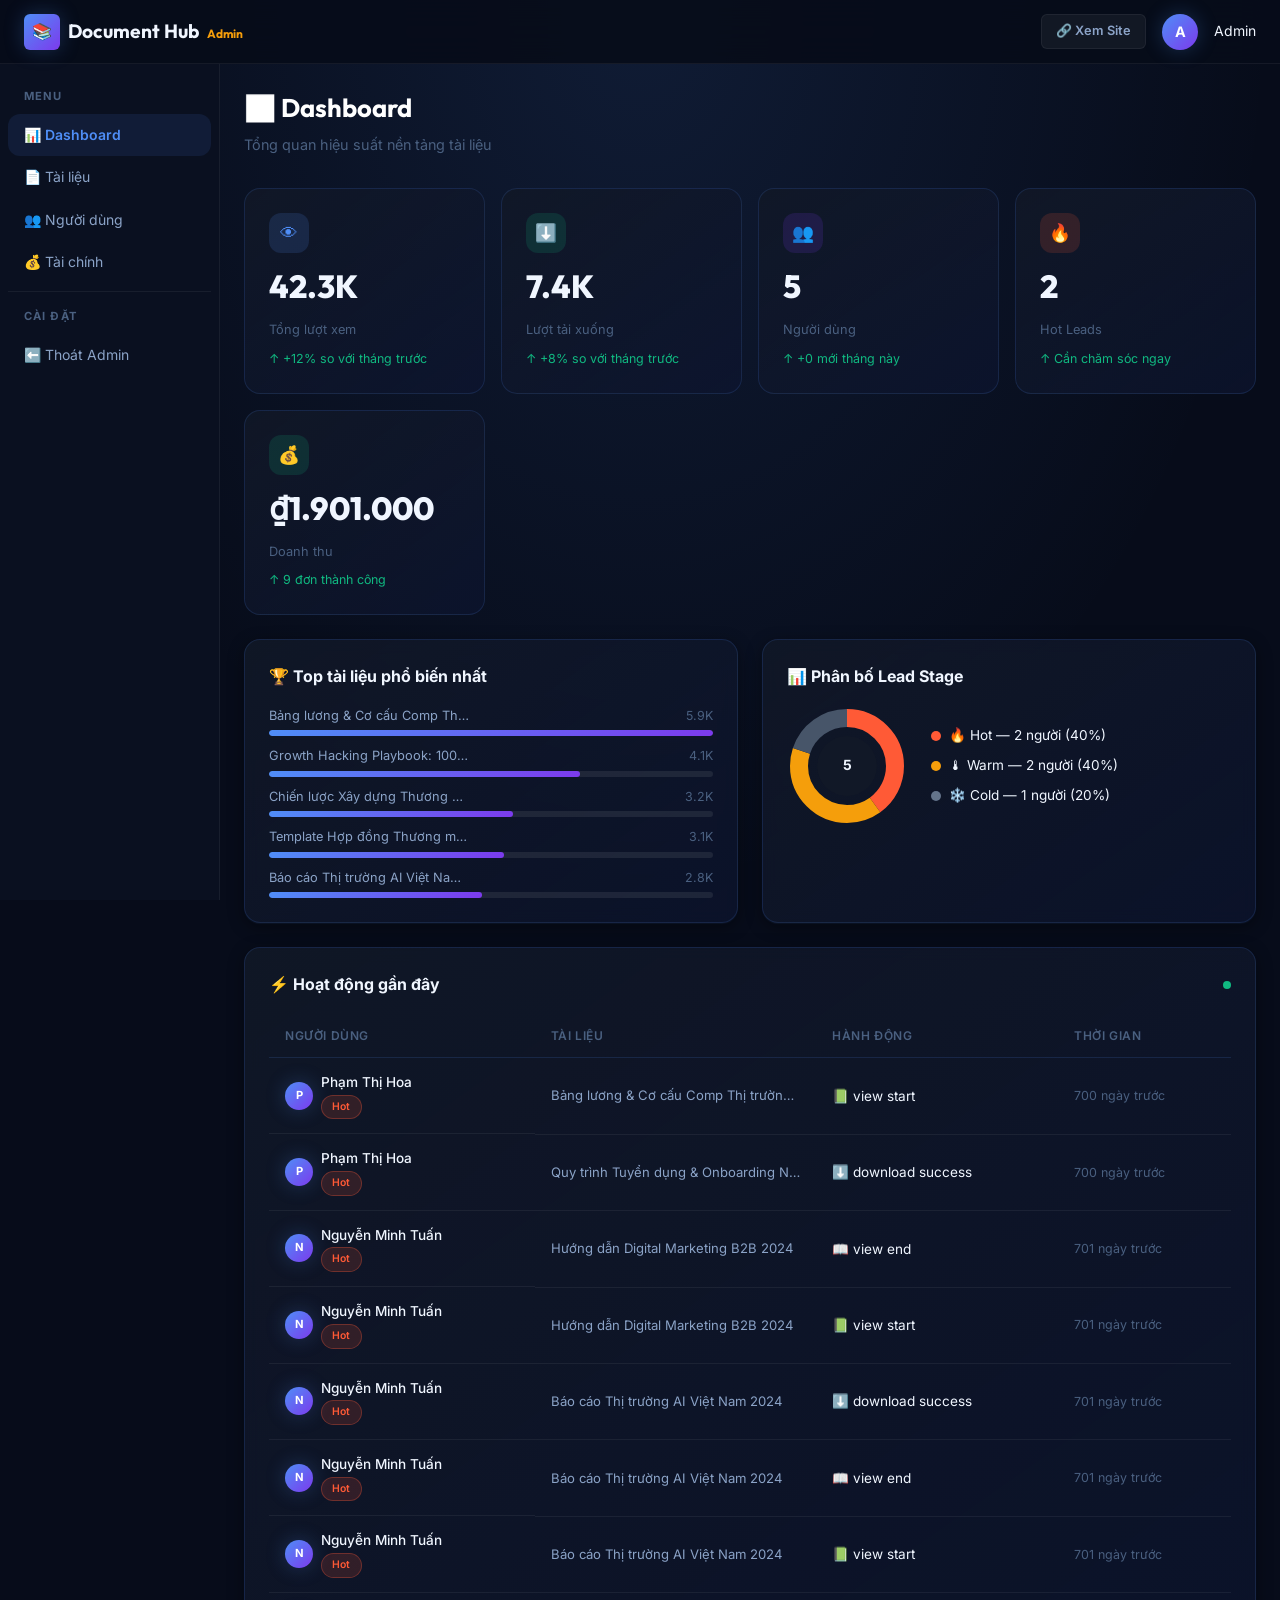
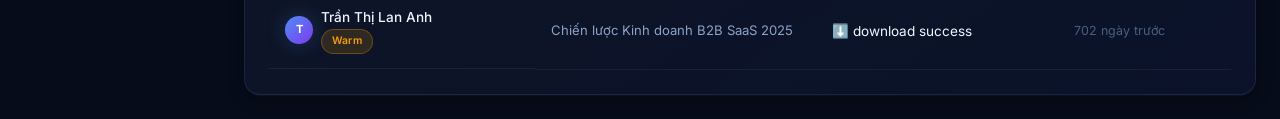
==== commit 6550f542: "feat: add pricing, payment & finance - price on docs, buy modal, admin finance page, spending in use" ====
--- a/admin/index.html
+++ b/admin/index.html
@@ -2,64 +2,67 @@
 <html lang="vi">
 
 <head>
-    <meta charset="UTF-8">
-    <meta name="viewport" content="width=device-width,initial-scale=1">
-    <title>Document Hub — Admin Dashboard</title>
-    <link rel="stylesheet" href="../css/index.css">
+  <meta charset="UTF-8">
+  <meta name="viewport" content="width=device-width,initial-scale=1">
+  <title>Document Hub — Admin Dashboard</title>
+  <link rel="stylesheet" href="../css/index.css">
 </head>
 
 <body>
-    <header class="header">
-        <a href="../index.html" class="logo">
-            <div class="logo-icon">📚</div><span>Document Hub <span
-                    style="font-size:0.75rem;color:var(--color-warning);margin-left:4px">Admin</span></span>
-        </a>
-        <div class="header-spacer"></div>
-        <div class="header-nav">
-            <a href="../index.html" class="btn btn-ghost btn-sm" target="_blank">🔗 Xem Site</a>
-            <div class="avatar avatar-sm" style="background:var(--grad-primary)">A</div>
-            <span style="font-size:0.875rem">Admin</span>
-        </div>
-    </header>
-    <div class="admin-layout">
-        <nav class="admin-sidebar">
-            <div class="admin-nav-label">Menu</div>
-            <a href="index.html" class="admin-nav-item active">📊 Dashboard</a>
-            <a href="documents.html" class="admin-nav-item">📄 Tài liệu</a>
-            <a href="users.html" class="admin-nav-item">👥 Người dùng</a>
-            <div class="admin-nav-divider"></div>
-            <div class="admin-nav-label">Cài đặt</div>
-            <a href="../index.html" class="admin-nav-item">⬅️ Thoát Admin</a>
-        </nav>
-        <main class="admin-content" id="mainContent">
-            <div style="text-align:center;padding:80px">
-                <div class="spinner" style="width:40px;height:40px;margin:0 auto 16px"></div>
-            </div>
-        </main>
+  <header class="header">
+    <a href="../index.html" class="logo">
+      <div class="logo-icon">📚</div><span>Document Hub <span
+          style="font-size:0.75rem;color:var(--color-warning);margin-left:4px">Admin</span></span>
+    </a>
+    <div class="header-spacer"></div>
+    <div class="header-nav">
+      <a href="../index.html" class="btn btn-ghost btn-sm" target="_blank">🔗 Xem Site</a>
+      <div class="avatar avatar-sm" style="background:var(--grad-primary)">A</div>
+      <span style="font-size:0.875rem">Admin</span>
     </div>
-    <div id="toastContainer" class="toast-container"></div>
-    <script src="../js/data.js"></script>
-    <script src="../js/auth.js"></script>
-    <script src="../js/tracker.js"></script>
-    <script src="../js/app.js"></script>
-    <script>
-        document.addEventListener('DOMContentLoaded', () => { initData(); renderDashboard(); });
+  </header>
+  <div class="admin-layout">
+    <nav class="admin-sidebar">
+      <div class="admin-nav-label">Menu</div>
+      <a href="index.html" class="admin-nav-item active">📊 Dashboard</a>
+      <a href="documents.html" class="admin-nav-item">📄 Tài liệu</a>
+      <a href="users.html" class="admin-nav-item">👥 Người dùng</a>
+      <a href="finance.html" class="admin-nav-item">💰 Tài chính</a>
+      <div class="admin-nav-divider"></div>
+      <div class="admin-nav-label">Cài đặt</div>
+      <a href="../index.html" class="admin-nav-item">⬅️ Thoát Admin</a>
+    </nav>
+    <main class="admin-content" id="mainContent">
+      <div style="text-align:center;padding:80px">
+        <div class="spinner" style="width:40px;height:40px;margin:0 auto 16px"></div>
+      </div>
+    </main>
+  </div>
+  <div id="toastContainer" class="toast-container"></div>
+  <script src="../js/data.js"></script>
+  <script src="../js/auth.js"></script>
+  <script src="../js/tracker.js"></script>
+  <script src="../js/app.js"></script>
+  <script>
+    document.addEventListener('DOMContentLoaded', () => { initData(); renderDashboard(); });
 
-        function renderDashboard() {
-            const docs = getAllDocuments();
-            const users = getAllUsers();
-            const events = JSON.parse(localStorage.getItem('dh_events') || '[]');
-            const totalViews = docs.reduce((s, d) => s + d.view_count, 0);
-            const totalDls = docs.reduce((s, d) => s + d.download_count, 0);
-            const hotLeads = users.filter(u => u.lead_stage === 'Hot').length;
-            const warmLeads = users.filter(u => u.lead_stage === 'Warm').length;
-            const coldLeads = users.filter(u => u.lead_stage === 'Cold').length;
-            const topDocs = [...docs].sort((a, b) => b.view_count - a.view_count).slice(0, 5);
-            const maxViews = topDocs[0]?.view_count || 1;
-            const recentEvts = events.filter(e => e.user_id && e.event_type !== 'doc_heartbeat').sort((a, b) => new Date(b.created_at) - new Date(a.created_at)).slice(0, 8);
-            const EVENT_ICONS = { doc_view_end: '📖', doc_download_success: '⬇️', doc_preview_start: '👀', doc_detail_view: '👁', doc_view_start: '📗' };
+    function renderDashboard() {
+      const docs = getAllDocuments();
+      const users = getAllUsers();
+      const events = JSON.parse(localStorage.getItem('dh_events') || '[]');
+      const totalViews = docs.reduce((s, d) => s + d.view_count, 0);
+      const totalDls = docs.reduce((s, d) => s + d.download_count, 0);
+      const hotLeads = users.filter(u => u.lead_stage === 'Hot').length;
+      const warmLeads = users.filter(u => u.lead_stage === 'Warm').length;
+      const coldLeads = users.filter(u => u.lead_stage === 'Cold').length;
+      const paidOrders = getAllOrders().filter(o => o.status === 'PAID').length;
+      const totalRevenue = getAllOrders().filter(o => o.status === 'PAID').reduce((s, o) => s + o.amount, 0);
+      const topDocs = [...docs].sort((a, b) => b.view_count - a.view_count).slice(0, 5);
+      const maxViews = topDocs[0]?.view_count || 1;
+      const recentEvts = events.filter(e => e.user_id && e.event_type !== 'doc_heartbeat').sort((a, b) => new Date(b.created_at) - new Date(a.created_at)).slice(0, 8);
+      const EVENT_ICONS = { doc_view_end: '📖', doc_download_success: '⬇️', doc_preview_start: '👀', doc_detail_view: '👁', doc_view_start: '📗' };
 
-            document.getElementById('mainContent').innerHTML = `
+      document.getElementById('mainContent').innerHTML = `
     <div style="margin-bottom:28px">
       <h1 class="page-title">📊 Dashboard</h1>
       <p class="page-sub">Tổng quan hiệu suất nền tảng tài liệu</p>
@@ -90,6 +93,12 @@
         <div class="kpi-value">${hotLeads}</div>
         <div class="kpi-label">Hot Leads</div>
         <div class="kpi-trend up">↑ Cần chăm sóc ngay</div>
+      </div>
+      <div class="kpi-card">
+        <div class="kpi-icon" style="background:rgba(16,185,129,0.15);color:#10b981">💰</div>
+        <div class="kpi-value">${formatPrice(totalRevenue)}</div>
+        <div class="kpi-label">Doanh thu</div>
+        <div class="kpi-trend up">↑ ${paidOrders} đơn thành công</div>
       </div>
     </div>
 
@@ -135,11 +144,11 @@
         <thead><tr><th>Người dùng</th><th>Tài liệu</th><th>Hành động</th><th>Thời gian</th></tr></thead>
         <tbody>
           ${recentEvts.map(e => {
-                const user = getAllUsers().find(u => u.user_id === e.user_id) || { name: '—', lead_stage: 'Cold' };
-                const doc = getDocument(e.doc_id) || { title: 'Unknown' };
-                const icon = EVENT_ICONS[e.event_type] || '📌';
-                const stageCls = { Hot: 'badge-hot', Warm: 'badge-warm', Cold: 'badge-cold' }[user.lead_stage] || 'badge-muted';
-                return `<tr>
+        const user = getAllUsers().find(u => u.user_id === e.user_id) || { name: '—', lead_stage: 'Cold' };
+        const doc = getDocument(e.doc_id) || { title: 'Unknown' };
+        const icon = EVENT_ICONS[e.event_type] || '📌';
+        const stageCls = { Hot: 'badge-hot', Warm: 'badge-warm', Cold: 'badge-cold' }[user.lead_stage] || 'badge-muted';
+        return `<tr>
               <td style="display:flex;align-items:center;gap:8px">
                 <div class="avatar avatar-xs">${user.name.charAt(0)}</div>
                 <div><div style="font-size:0.85rem;font-weight:500">${user.name}</div><span class="badge ${stageCls}" style="font-size:0.65rem">${user.lead_stage}</span></div>
@@ -148,27 +157,27 @@
               <td><span style="font-size:0.85rem">${icon} ${(e.event_type || '').replace(/doc_/, '').replace(/_/g, ' ')}</span></td>
               <td style="font-size:0.78rem;color:var(--text-muted);white-space:nowrap">${timeAgo(e.created_at)}</td>
             </tr>`;
-            }).join('')}
+      }).join('')}
         </tbody>
       </table>
     </div>
 
     <style>@media(max-width:900px){.charts-grid{grid-template-columns:1fr !important}}</style>
   `;
-        }
+    }
 
-        function pct(val, total) { return total > 0 ? Math.round(val / total * 100) : 0; }
-        function buildDonut(hot, warm, cold) {
-            const total = hot + warm + cold || 1; const r = 48, cx = 60, cy = 60; let off = 0;
-            const segs = [[hot, '#ff5a36'], [warm, '#f59e0b'], [cold, '#475569']];
-            const circumference = 2 * Math.PI * r;
-            return segs.map(([val, color]) => {
-                const pctVal = val / total; const dashArr = pctVal * circumference; const dashOff = -off * circumference;
-                off += pctVal;
-                return `<circle cx="${cx}" cy="${cy}" r="${r}" fill="transparent" stroke="${color}" stroke-width="18" stroke-dasharray="${dashArr} ${circumference - dashArr}" stroke-dashoffset="${-(off - pctVal) * circumference}" transform="rotate(-90 ${cx} ${cy})" />`;
-            }).join('') + `<circle cx="${cx}" cy="${cy}" r="30" fill="var(--bg-card)" /><text x="${cx}" y="${cy}" text-anchor="middle" dominant-baseline="middle" fill="var(--text-primary)" font-size="14" font-weight="bold">${total}</text>`;
-        }
-    </script>
+    function pct(val, total) { return total > 0 ? Math.round(val / total * 100) : 0; }
+    function buildDonut(hot, warm, cold) {
+      const total = hot + warm + cold || 1; const r = 48, cx = 60, cy = 60; let off = 0;
+      const segs = [[hot, '#ff5a36'], [warm, '#f59e0b'], [cold, '#475569']];
+      const circumference = 2 * Math.PI * r;
+      return segs.map(([val, color]) => {
+        const pctVal = val / total; const dashArr = pctVal * circumference; const dashOff = -off * circumference;
+        off += pctVal;
+        return `<circle cx="${cx}" cy="${cy}" r="${r}" fill="transparent" stroke="${color}" stroke-width="18" stroke-dasharray="${dashArr} ${circumference - dashArr}" stroke-dashoffset="${-(off - pctVal) * circumference}" transform="rotate(-90 ${cx} ${cy})" />`;
+      }).join('') + `<circle cx="${cx}" cy="${cy}" r="30" fill="var(--bg-card)" /><text x="${cx}" y="${cy}" text-anchor="middle" dominant-baseline="middle" fill="var(--text-primary)" font-size="14" font-weight="bold">${total}</text>`;
+    }
+  </script>
 </body>
 
 </html>
